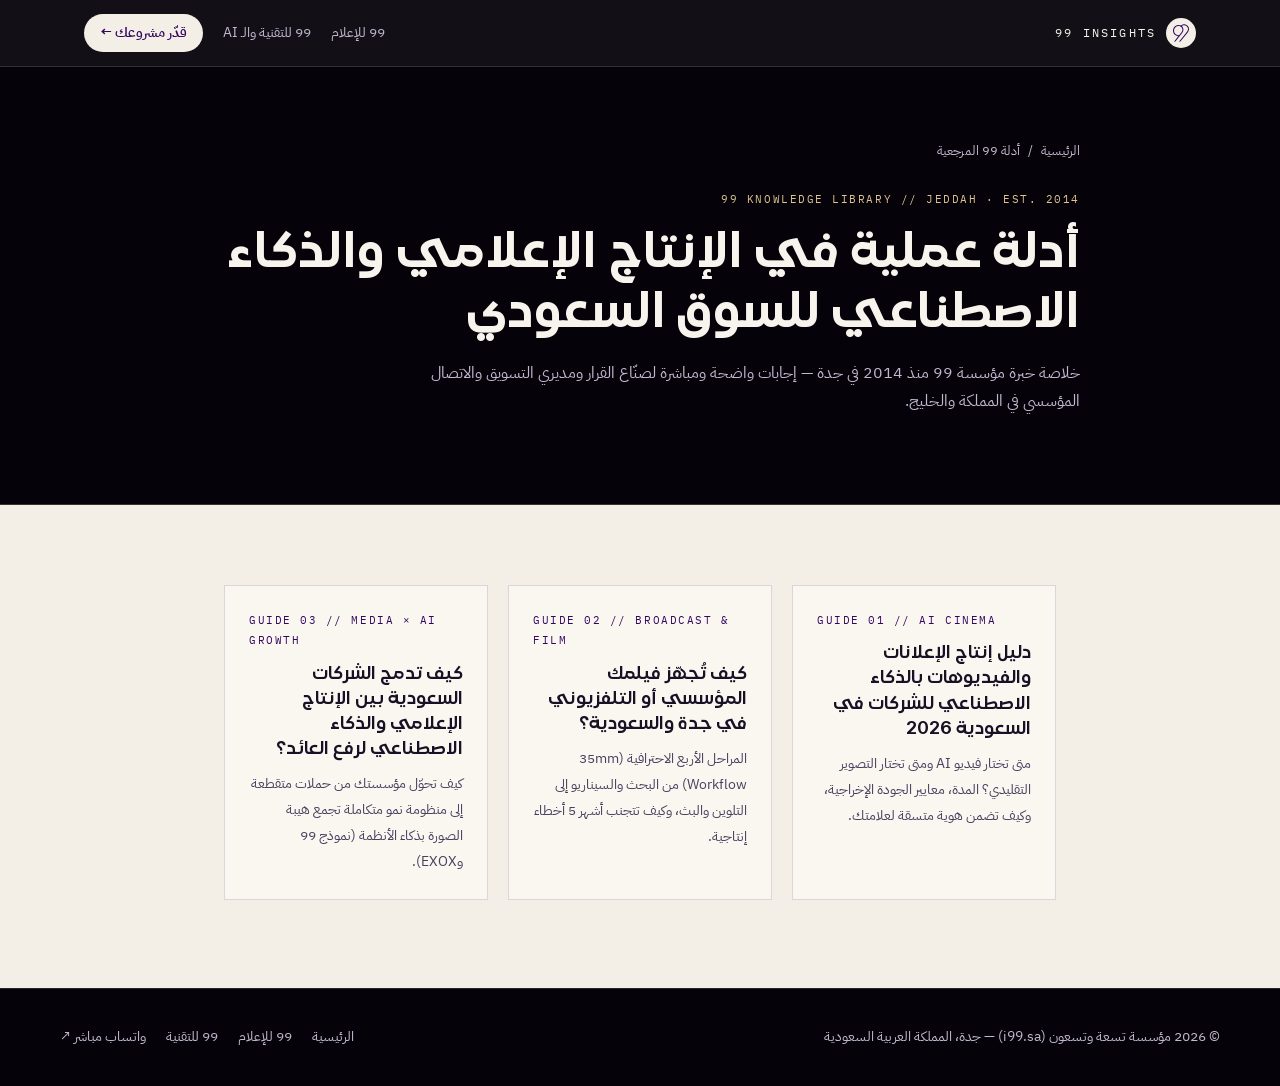
==== insights/index.html @ d378f624 "feat(growth): add 3 GEO/SEO authority guides (/insights/), 30-sec interactive estimator on /media/, " ====
<!DOCTYPE html>
<html lang="ar" dir="rtl">

<head>
    <meta charset="UTF-8">
    <meta name="viewport" content="width=device-width, initial-scale=1.0, maximum-scale=5.0">
    <title>أدلة 99 المرجعية | الإنتاج الإعلامي، فيديوهات الذكاء الاصطناعي، والأنظمة الذكية في السعودية | i99.sa</title>
    <meta name="description"
        content="مكتبة المعرفة المرجعية من مؤسسة 99 في جدة (منذ 2014): أدلة عملية للشركات والجهات السعودية حول إنتاج فيديوهات الذكاء الاصطناعي، الأفلام المؤسسية، ودمج الإعلام بالتقنية.">
    <meta name="robots" content="index, follow, max-image-preview:large, max-snippet:-1">
    <meta name="theme-color" content="#33075F">
    <meta name="geo.region" content="SA-02">
    <meta name="geo.placename" content="Jeddah, Saudi Arabia">

    <link rel="canonical" href="https://www.i99.sa/insights/">
    <link rel="alternate" type="text/plain" title="99 Media &amp; Tech — LLMs Knowledge Summary" href="https://www.i99.sa/llms.txt">
    <link rel="manifest" href="../site.webmanifest">
    <link rel="icon" type="image/svg+xml" href="../img/tech-favicon.svg?v=2026">
    <link rel="icon" type="image/png" sizes="48x48" href="../img/tech-favicon-48.png?v=2026">
    <link rel="shortcut icon" type="image/x-icon" href="../favicon.ico?v=2026">
    <link rel="apple-touch-icon" sizes="180x180" href="../apple-touch-icon.png?v=2026">

    <meta property="og:type" content="website">
    <meta property="og:url" content="https://www.i99.sa/insights/">
    <meta property="og:title" content="أدلة 99 المرجعية | الإنتاج الإعلامي وفيديوهات AI والتقنية في السعودية">
    <meta property="og:description" content="أدلة عملية للشركات والجهات السعودية من خبرة مؤسسة 99 منذ 2014 في جدة.">
    <meta property="og:image" content="https://www.i99.sa/img/og-home.png">
    <meta name="twitter:card" content="summary_large_image">

    <script type="application/ld+json">
    {
      "@context": "https://schema.org",
      "@graph": [
        {
          "@type": "CollectionPage",
          "@id": "https://www.i99.sa/insights/#webpage",
          "url": "https://www.i99.sa/insights/",
          "name": "أدلة 99 المرجعية | الإنتاج الإعلامي والذكاء الاصطناعي في السعودية",
          "isPartOf": { "@id": "https://www.i99.sa/#website" },
          "publisher": { "@id": "https://www.i99.sa/#org" },
          "inLanguage": "ar-SA"
        },
        {
          "@type": "BreadcrumbList",
          "itemListElement": [
            { "@type": "ListItem", "position": 1, "name": "الرئيسية — 99 Media & Tech", "item": "https://www.i99.sa/" },
            { "@type": "ListItem", "position": 2, "name": "أدلة 99 المرجعية", "item": "https://www.i99.sa/insights/" }
          ]
        }
      ]
    }
    </script>

    <link rel="preconnect" href="https://fonts.googleapis.com">
    <link rel="preconnect" href="https://fonts.gstatic.com" crossorigin>
    <link href="https://fonts.googleapis.com/css2?family=IBM+Plex+Mono:wght@400;500&family=IBM+Plex+Sans+Arabic:wght@400;500;600&display=swap" rel="stylesheet">
    <link rel="stylesheet" href="../css/insights.css?v=1.0">

    <!-- Google Analytics 4 (G-SBQ4DKVCV8) -->
    <script async src="https://www.googletagmanager.com/gtag/js?id=G-SBQ4DKVCV8"></script>
    <script>
      window.dataLayer = window.dataLayer || [];
      function gtag(){dataLayer.push(arguments);}
      gtag('js', new Date());
      gtag('config', 'G-SBQ4DKVCV8');
    </script>
</head>

<body>
    <header class="guide-header">
        <div class="guide-header-inner">
            <a href="../" class="g-brand" aria-label="99 Media &amp; Tech">
                <span class="g-seal" aria-hidden="true">
                    <svg viewBox="0 0 450 450" width="18" height="18" fill="none">
                        <path fill-rule="evenodd" fill="#33075F" d="m259.1 219.4l-168.4 213.8c-8.9 11.1-25.1 12.9-36.2 4.1l100.9-129.4c-28.2-2.5-55-13.2-77.5-31.5-29.9-24.3-48.5-58.8-52.2-97.2-3.6-37.1 7.3-73.7 30.8-103 23.4-29.3 56.7-48 93.7-52.7q1.7-0.2 3.5-0.4c24.1-2.4 47.4 2.2 67.5 12.8 8.1 4.3 15.7 9.5 22.6 15.5 10.7 9.3 19.8 20.7 27 33.9 23.8 43.8 19.4 95.2-11.7 134.1zm-10.9-121.8c-6.4-11.8-14.8-21.7-24.6-29.5-7-5.5-14.6-10-22.8-13.3-10.8-4.3-22.6-6.6-34.7-6.6q-4.9 0-9.9 0.5-1.4 0.2-2.8 0.3c-62.4 7.9-108.2 65.1-102.1 127.7 3 31.5 18.2 59.8 42.8 79.8 23.2 18.8 52 27.9 81.7 25.9l27.5-34.5 16.3-20.3 19.4-24.3c24.5-30.6 28-71.1 9.2-105.7z" />
                        <path fill="#33075F" d="m398.5 203.9l-183.5 229.3c-8.8 11.1-25 12.9-36.1 4.1l136.2-170.3 63.3-79.2c24.5-30.6 28-71.1 9.2-105.7-18.5-34-53.8-52.7-92-48.9q-1.4 0.2-2.9 0.3c-17.5 2.2-34.2 8.4-48.9 17.9q-6.8 4.4-12.9 9.8-3.9 3.3-7.3 6.9c-7-5.5-14.6-10-22.8-13.3q6.1-6.9 13.2-13 3.5-3.1 7.2-5.9c20-15.2 43.4-24.7 68.4-27.9q1.7-0.2 3.5-0.4c48.6-4.9 93.5 18.9 117.1 62.2 23.8 43.8 19.3 95.2-11.7 134.1z" />
                    </svg>
                </span>
                <span class="g-brand-word" dir="ltr">99 INSIGHTS</span>
            </a>
            <nav class="g-nav">
                <a href="../media/">99 للإعلام</a>
                <a href="../tech/">99 للتقنية والـ AI</a>
                <a href="../media/#media-estimator" class="g-cta">قدّر مشروعك ←</a>
            </nav>
        </div>
    </header>

    <section class="guide-hero">
        <div class="guide-hero-inner">
            <nav class="breadcrumb" aria-label="مسار التنقل">
                <a href="../">الرئيسية</a><span>/</span><span>أدلة 99 المرجعية</span>
            </nav>
            <span class="guide-kicker mono" dir="ltr">99 KNOWLEDGE LIBRARY // JEDDAH · EST. 2014</span>
            <h1>أدلة عملية في الإنتاج الإعلامي والذكاء الاصطناعي للسوق السعودي</h1>
            <p class="guide-lead">خلاصة خبرة مؤسسة 99 منذ 2014 في جدة — إجابات واضحة ومباشرة لصنّاع القرار ومديري التسويق والاتصال المؤسسي في المملكة والخليج.</p>
        </div>
    </section>

    <main class="guide-main">
        <div class="related-grid">
            <a href="ai-video-saudi/" class="related-card">
                <span class="mono" dir="ltr">GUIDE 01 // AI CINEMA</span>
                <h3>دليل إنتاج الإعلانات والفيديوهات بالذكاء الاصطناعي للشركات في السعودية 2026</h3>
                <p>متى تختار فيديو AI ومتى تختار التصوير التقليدي؟ المدة، معايير الجودة الإخراجية، وكيف تضمن هوية متسقة لعلامتك.</p>
            </a>

            <a href="corporate-film-jeddah/" class="related-card">
                <span class="mono" dir="ltr">GUIDE 02 // BROADCAST &amp; FILM</span>
                <h3>كيف تُجهّز فيلمك المؤسسي أو التلفزيوني في جدة والسعودية؟</h3>
                <p>المراحل الأربع الاحترافية (35mm Workflow) من البحث والسيناريو إلى التلوين والبث، وكيف تتجنب أشهر 5 أخطاء إنتاجية.</p>
            </a>

            <a href="media-meets-ai/" class="related-card">
                <span class="mono" dir="ltr">GUIDE 03 // MEDIA × AI GROWTH</span>
                <h3>كيف تدمج الشركات السعودية بين الإنتاج الإعلامي والذكاء الاصطناعي لرفع العائد؟</h3>
                <p>كيف تحوّل مؤسستك من حملات متقطعة إلى منظومة نمو متكاملة تجمع هيبة الصورة بذكاء الأنظمة (نموذج 99 وEXOX).</p>
            </a>
        </div>
    </main>

    <footer class="guide-footer">
        <div class="guide-footer-inner">
            <span>© 2026 مؤسسة تسعة وتسعون (i99.sa) — جدة، المملكة العربية السعودية</span>
            <div class="guide-footer-links">
                <a href="../">الرئيسية</a>
                <a href="../media/">99 للإعلام</a>
                <a href="../tech/">99 للتقنية</a>
                <a href="https://wa.me/966566111617?text=%D8%A7%D9%84%D8%B3%D9%84%D8%A7%D9%85%20%D8%B9%D9%84%D9%8A%D9%83%D9%85%20%D9%85%D8%A4%D8%B3%D8%B3%D8%A9%2099%D8%8C%20%D9%82%D8%B1%D8%A3%D8%AA%20%D8%A3%D8%AF%D9%84%D8%A9%2099%20%D9%88%D8%A3%D8%B1%D8%BA%D8%A8%20%D8%A8%D8%A7%D9%84%D8%AA%D9%88%D8%A7%D8%B5%D9%84." target="_blank" rel="noopener noreferrer">واتساب مباشر ↗</a>
            </div>
        </div>
    </footer>

    <script src="../js/analytics-bridge.js?v=1.1" defer></script>
</body>

</html>
---- css/insights.css ----
/* ==========================================================================
   99 MEDIA & TECH — EDITORIAL INSIGHTS & GEO AUTHORITY GUIDES
   Matches 99 Warm Ivory (#F4EFE6) + Royal Indigo (#33075F) + Obsidian (#050209)
   Ultra-lightweight pure CSS — instant LCP, zero layout shift, 100% accessible
   ========================================================================== */

@font-face {
    font-family: "DGAgnadeen";
    src: url("../assets/fonts/DGAgnadeen-Bold.woff2") format("woff2");
    font-weight: 700;
    font-style: normal;
    font-display: swap;
}

@font-face {
    font-family: "DGAgnadeen";
    src: url("../assets/fonts/DGAgnadeen-Extrabold.woff2") format("woff2");
    font-weight: 800;
    font-style: normal;
    font-display: swap;
}

:root {
    --obsidian: #050209;
    --obsidian-2: #0D0618;
    --royal-99: #33075F;
    --royal-deep: #21043F;
    --champagne: #DFC492;
    --ivory: #F4EFE6;
    --ivory-card: #FAF7F1;
    --ink: #1A1026;
    --ink-2: #4B3E5E;
    --ink-light: #F7F4EE;
    --ink-light-2: #C2B8D0;
    --line: rgba(51, 7, 95, 0.14);
    --line-light: rgba(247, 244, 238, 0.14);
    --font-display: "DGAgnadeen", "IBM Plex Sans Arabic", sans-serif;
    --font-body: "IBM Plex Sans Arabic", "IBM Plex Sans", sans-serif;
    --font-mono: "IBM Plex Mono", monospace;
    --ease: cubic-bezier(0.22, 1, 0.36, 1);
}

*, *::before, *::after { box-sizing: border-box; margin: 0; padding: 0; }
html { scroll-behavior: smooth; }
body {
    background: var(--ivory);
    color: var(--ink);
    font-family: var(--font-body);
    line-height: 1.85;
    -webkit-font-smoothing: antialiased;
}
a { color: inherit; text-decoration: none; }

.mono {
    font-family: var(--font-mono);
    font-size: 11px;
    letter-spacing: 0.14em;
    text-transform: uppercase;
}

/* Header */
.guide-header {
    position: sticky;
    top: 0;
    z-index: 40;
    background: rgba(5, 2, 9, 0.94);
    color: var(--ink-light);
    border-bottom: 1px solid var(--line-light);
}
.guide-header-inner {
    max-width: 1160px;
    margin-inline: auto;
    padding: 0 24px;
    height: 66px;
    display: flex;
    align-items: center;
    justify-content: space-between;
    gap: 16px;
}
.g-brand {
    display: inline-flex;
    align-items: center;
    gap: 10px;
    white-space: nowrap;
}
.g-seal {
    width: 30px;
    height: 30px;
    border-radius: 50%;
    background: var(--ivory);
    display: grid;
    place-items: center;
}
.g-brand-word {
    font-family: var(--font-mono);
    font-size: 12px;
    letter-spacing: 0.18em;
}
.g-nav {
    display: flex;
    align-items: center;
    gap: 20px;
    font-size: 13.5px;
    color: var(--ink-light-2);
}
.g-nav a:hover { color: var(--champagne); }
.g-nav .g-cta {
    padding: 7px 16px;
    border-radius: 999px;
    background: var(--ivory);
    color: var(--royal-99);
    font-weight: 600;
}
.g-nav .g-cta:hover { background: var(--champagne); color: var(--royal-99); }

/* Hero Band */
.guide-hero {
    background: var(--obsidian);
    color: var(--ink-light);
    padding: 72px 24px 64px;
    border-bottom: 1px solid rgba(223, 196, 146, 0.25);
}
.guide-hero-inner {
    max-width: 880px;
    margin-inline: auto;
}
.breadcrumb {
    display: flex;
    flex-wrap: wrap;
    gap: 8px;
    font-size: 12.5px;
    color: var(--ink-light-2);
    margin-bottom: 22px;
}
.breadcrumb a:hover { color: var(--champagne); }
.guide-kicker {
    display: inline-block;
    color: var(--champagne);
    margin-bottom: 12px;
}
.guide-hero h1 {
    font-family: var(--font-display);
    font-weight: 800;
    font-size: clamp(1.85rem, 3.8vw, 3rem);
    line-height: 1.24;
    margin-bottom: 18px;
}
.guide-lead {
    font-size: clamp(15.5px, 1.2vw, 17.5px);
    color: var(--ink-light-2);
    max-width: 68ch;
    margin-bottom: 24px;
}
.guide-meta {
    display: flex;
    flex-wrap: wrap;
    gap: 18px;
    padding-top: 18px;
    border-top: 1px solid var(--line-light);
    font-size: 12.5px;
    color: var(--ink-light-2);
}
.guide-meta strong { color: var(--champagne); font-weight: 600; }

/* Article Body */
.guide-main {
    max-width: 880px;
    margin-inline: auto;
    padding: 56px 24px 88px;
}
.summary-box {
    background: var(--ivory-card);
    border: 1px solid var(--line);
    border-inline-start: 4px solid var(--royal-99);
    padding: 24px 26px;
    margin-bottom: 42px;
}
.summary-box h2 {
    font-family: var(--font-display);
    font-size: 19px;
    color: var(--royal-99);
    margin-bottom: 10px;
}
.summary-box p { font-size: 15.5px; color: var(--ink); }

.article-body h2 {
    font-family: var(--font-display);
    font-weight: 800;
    font-size: clamp(1.35rem, 2.2vw, 1.75rem);
    color: var(--royal-99);
    margin: 44px 0 14px;
    line-height: 1.35;
}
.article-body h3 {
    font-family: var(--font-display);
    font-size: 1.15rem;
    color: var(--ink);
    margin: 26px 0 8px;
}
.article-body p {
    font-size: 16px;
    color: var(--ink-2);
    margin-bottom: 16px;
}
.article-body ul, .article-body ol {
    padding-inline-start: 22px;
    margin-bottom: 22px;
    color: var(--ink-2);
}
.article-body li { margin-bottom: 10px; font-size: 15.5px; }
.article-body strong { color: var(--ink); }

/* Comparison Table */
.compare-wrap {
    overflow-x: auto;
    margin: 26px 0 32px;
    border: 1px solid var(--line);
    background: var(--ivory-card);
}
.compare-table {
    width: 100%;
    border-collapse: collapse;
    font-size: 14.5px;
}
.compare-table th, .compare-table td {
    padding: 14px 16px;
    text-align: start;
    border-bottom: 1px solid var(--line);
}
.compare-table th {
    background: var(--royal-99);
    color: var(--ivory);
    font-weight: 600;
}
.compare-table tr:last-child td { border-bottom: 0; }

/* FAQ Accordion */
.guide-faq {
    margin-top: 48px;
    border-top: 1px solid var(--line);
    padding-top: 32px;
}
.guide-faq details {
    border-bottom: 1px solid var(--line);
    padding: 16px 0;
}
.guide-faq summary {
    cursor: pointer;
    font-weight: 600;
    font-size: 16px;
    color: var(--royal-99);
    list-style: none;
    display: flex;
    justify-content: space-between;
    align-items: center;
    gap: 12px;
}
.guide-faq summary::-webkit-details-marker { display: none; }
.guide-faq summary::after { content: "+"; font-family: var(--font-mono); font-size: 18px; }
.guide-faq details[open] summary::after { content: "−"; }
.guide-faq details p { margin: 12px 0 4px; font-size: 15px; color: var(--ink-2); }

/* CTA Card */
.guide-cta-box {
    margin-top: 52px;
    background: var(--obsidian);
    color: var(--ink-light);
    padding: 36px 32px;
    border: 1px solid rgba(223, 196, 146, 0.35);
    display: flex;
    flex-wrap: wrap;
    align-items: center;
    justify-content: space-between;
    gap: 24px;
}
.guide-cta-box h2 {
    font-family: var(--font-display);
    font-size: clamp(1.35rem, 2.3vw, 1.85rem);
    color: var(--champagne);
    margin: 0 0 8px;
}
.guide-cta-box p { color: var(--ink-light-2); font-size: 15px; margin: 0; max-width: 52ch; }
.cta-btns { display: flex; flex-wrap: wrap; gap: 12px; }
.btn-ivory {
    display: inline-flex; align-items: center; min-height: 46px; padding-inline: 24px;
    border-radius: 999px; background: var(--ivory); color: var(--royal-99); font-weight: 600; font-size: 14px;
}
.btn-ivory:hover { background: var(--champagne); }
.btn-wire {
    display: inline-flex; align-items: center; min-height: 46px; padding-inline: 22px;
    border-radius: 999px; border: 1px solid rgba(247, 244, 238, 0.32); color: var(--ink-light); font-weight: 500; font-size: 14px;
}
.btn-wire:hover { border-color: var(--champagne); color: var(--champagne); }

/* Related Guides Grid */
.related-grid {
    display: grid;
    grid-template-columns: repeat(auto-fit, minmax(260px, 1fr));
    gap: 20px;
    margin-top: 24px;
}
.related-card {
    background: var(--ivory-card);
    border: 1px solid var(--line);
    padding: 24px;
    display: flex;
    flex-direction: column;
    gap: 10px;
    transition: border-color 0.25s var(--ease), transform 0.25s var(--ease);
}
.related-card:hover { border-color: var(--royal-99); transform: translateY(-2px); }
.related-card .mono { color: var(--royal-99); }
.related-card h3 { font-family: var(--font-display); font-size: 18px; color: var(--ink); line-height: 1.4; }
.related-card p { font-size: 14px; color: var(--ink-2); }

/* Footer */
.guide-footer {
    background: var(--obsidian);
    color: var(--ink-light-2);
    border-top: 1px solid var(--line-light);
    padding: 36px 24px;
    font-size: 13.5px;
}
.guide-footer-inner {
    max-width: 1160px;
    margin-inline: auto;
    display: flex;
    flex-wrap: wrap;
    justify-content: space-between;
    align-items: center;
    gap: 16px;
}
.guide-footer-links { display: flex; flex-wrap: wrap; gap: 20px; }
.guide-footer-links a:hover { color: var(--champagne); }

@media (max-width: 700px) {
    .g-nav a:not(.g-cta) { display: none; }
    .guide-hero { padding: 48px 18px 44px; }
    .guide-main { padding: 36px 18px 64px; }
    .guide-cta-box { padding: 26px 20px; }
}
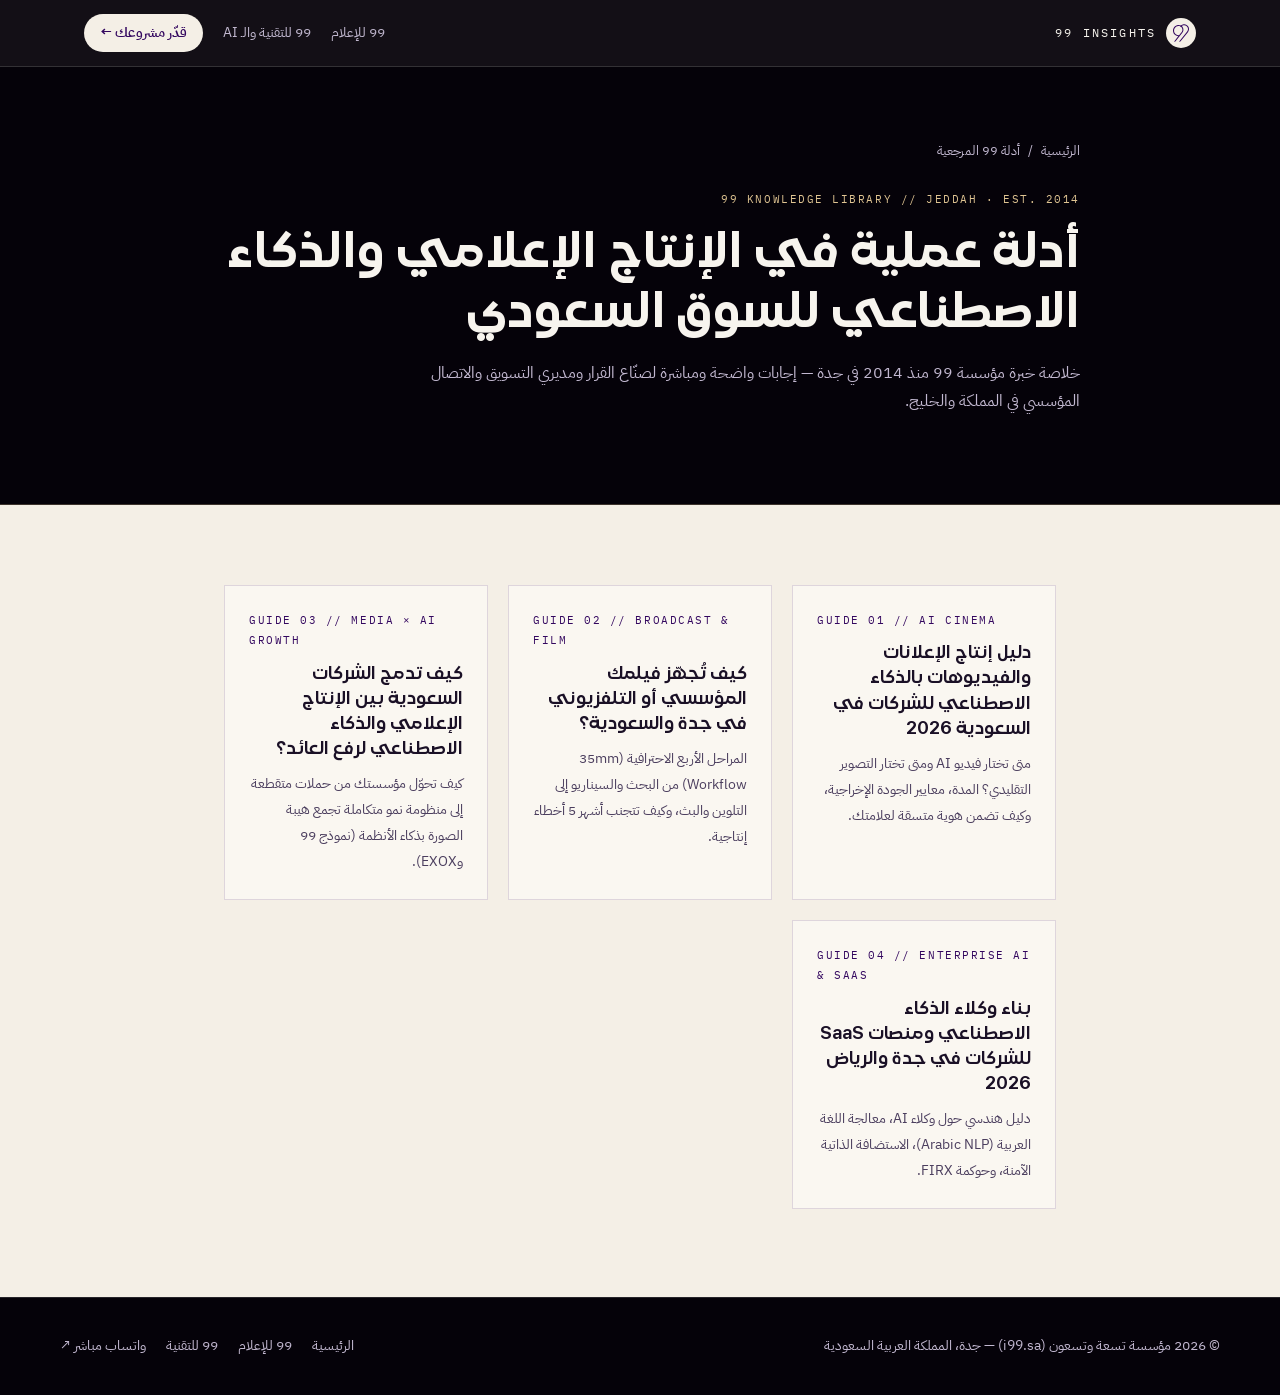
==== commit 53755223: "feat(geo): add llms-full.txt, Founder Person & LocalBusiness JSON-LD, Applebot/Claude-Web in robots." ====
--- a/insights/index.html
+++ b/insights/index.html
@@ -116,6 +116,12 @@
                 <h3>كيف تدمج الشركات السعودية بين الإنتاج الإعلامي والذكاء الاصطناعي لرفع العائد؟</h3>
                 <p>كيف تحوّل مؤسستك من حملات متقطعة إلى منظومة نمو متكاملة تجمع هيبة الصورة بذكاء الأنظمة (نموذج 99 وEXOX).</p>
             </a>
+
+            <a href="enterprise-ai-agents-saudi/" class="related-card">
+                <span class="mono" dir="ltr">GUIDE 04 // ENTERPRISE AI &amp; SAAS</span>
+                <h3>بناء وكلاء الذكاء الاصطناعي ومنصات SaaS للشركات في جدة والرياض 2026</h3>
+                <p>دليل هندسي حول وكلاء AI، معالجة اللغة العربية (Arabic NLP)، الاستضافة الذاتية الآمنة، وحوكمة FIRX.</p>
+            </a>
         </div>
     </main>
 
@@ -131,7 +137,7 @@
         </div>
     </footer>
 
-    <script src="../js/analytics-bridge.js?v=1.1" defer></script>
+    <script src="../js/analytics-bridge.js?v=2.1" defer></script>
 </body>
 
 </html>
